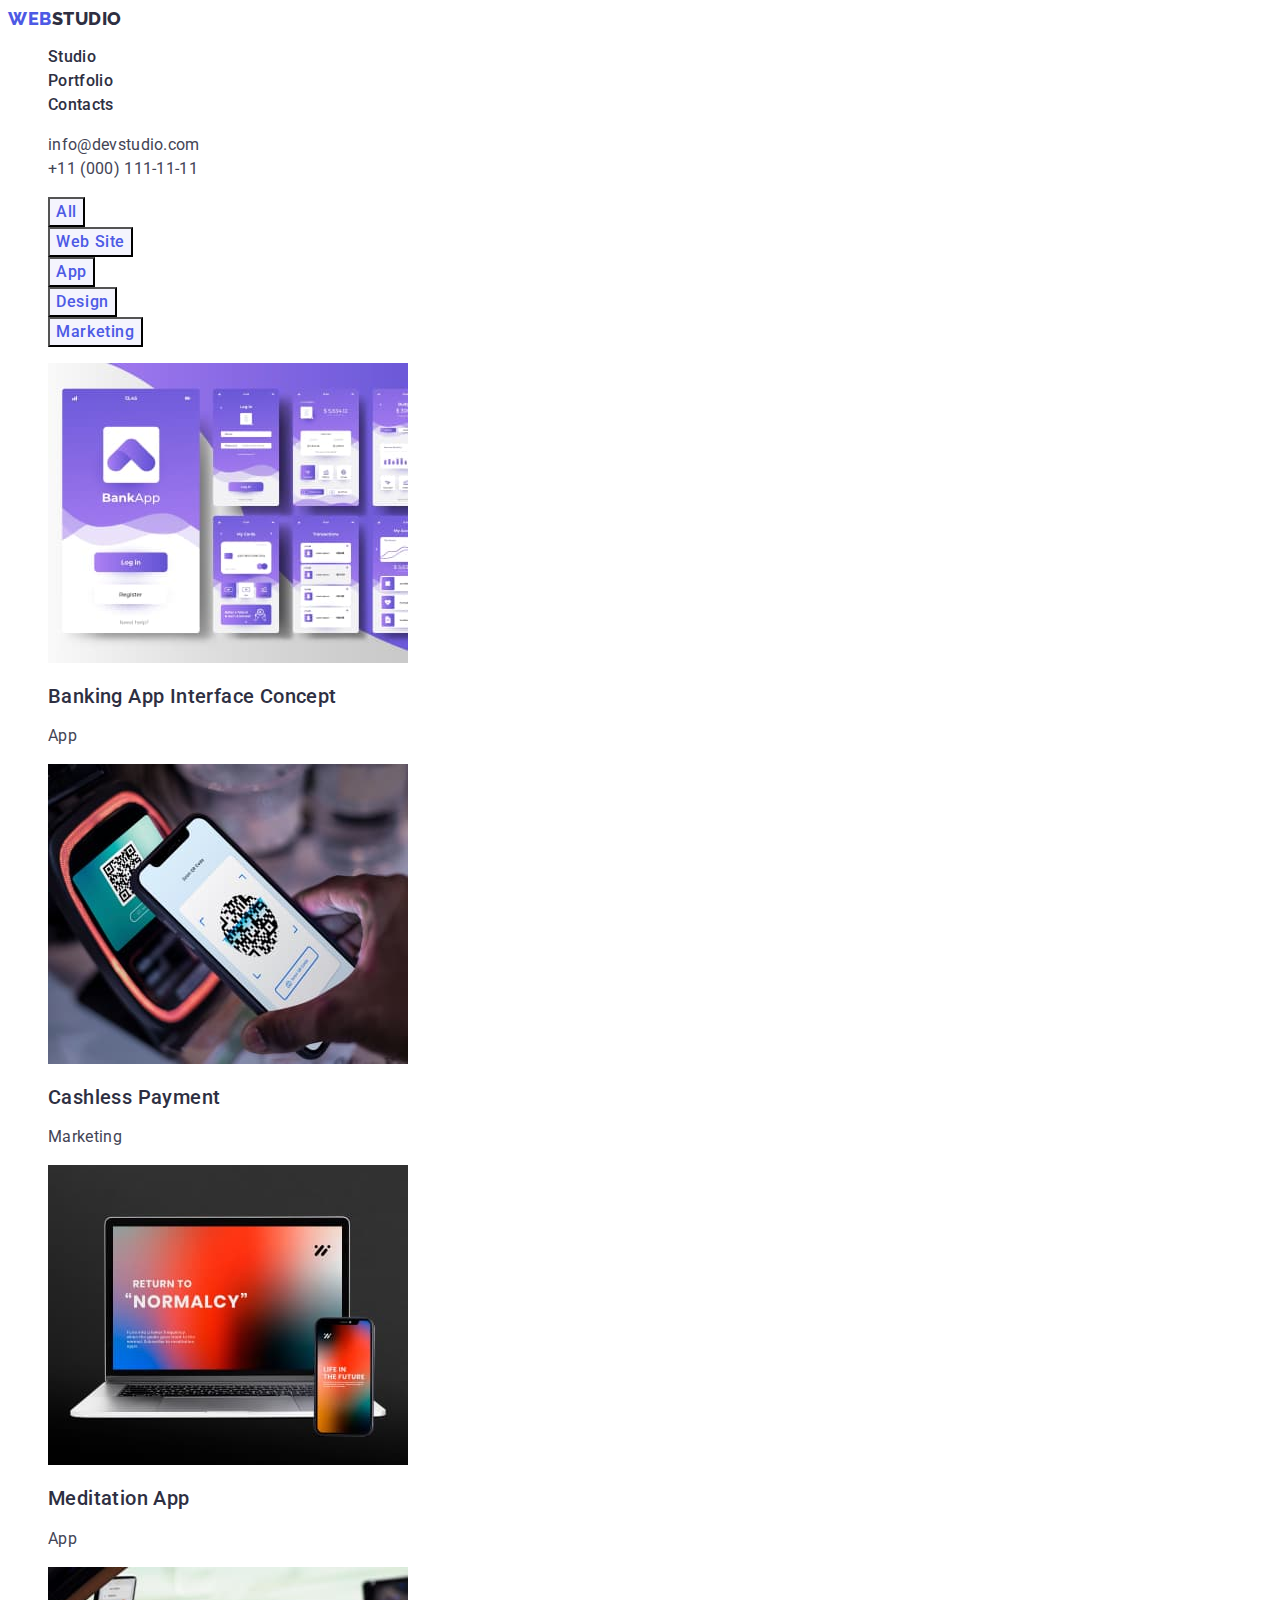
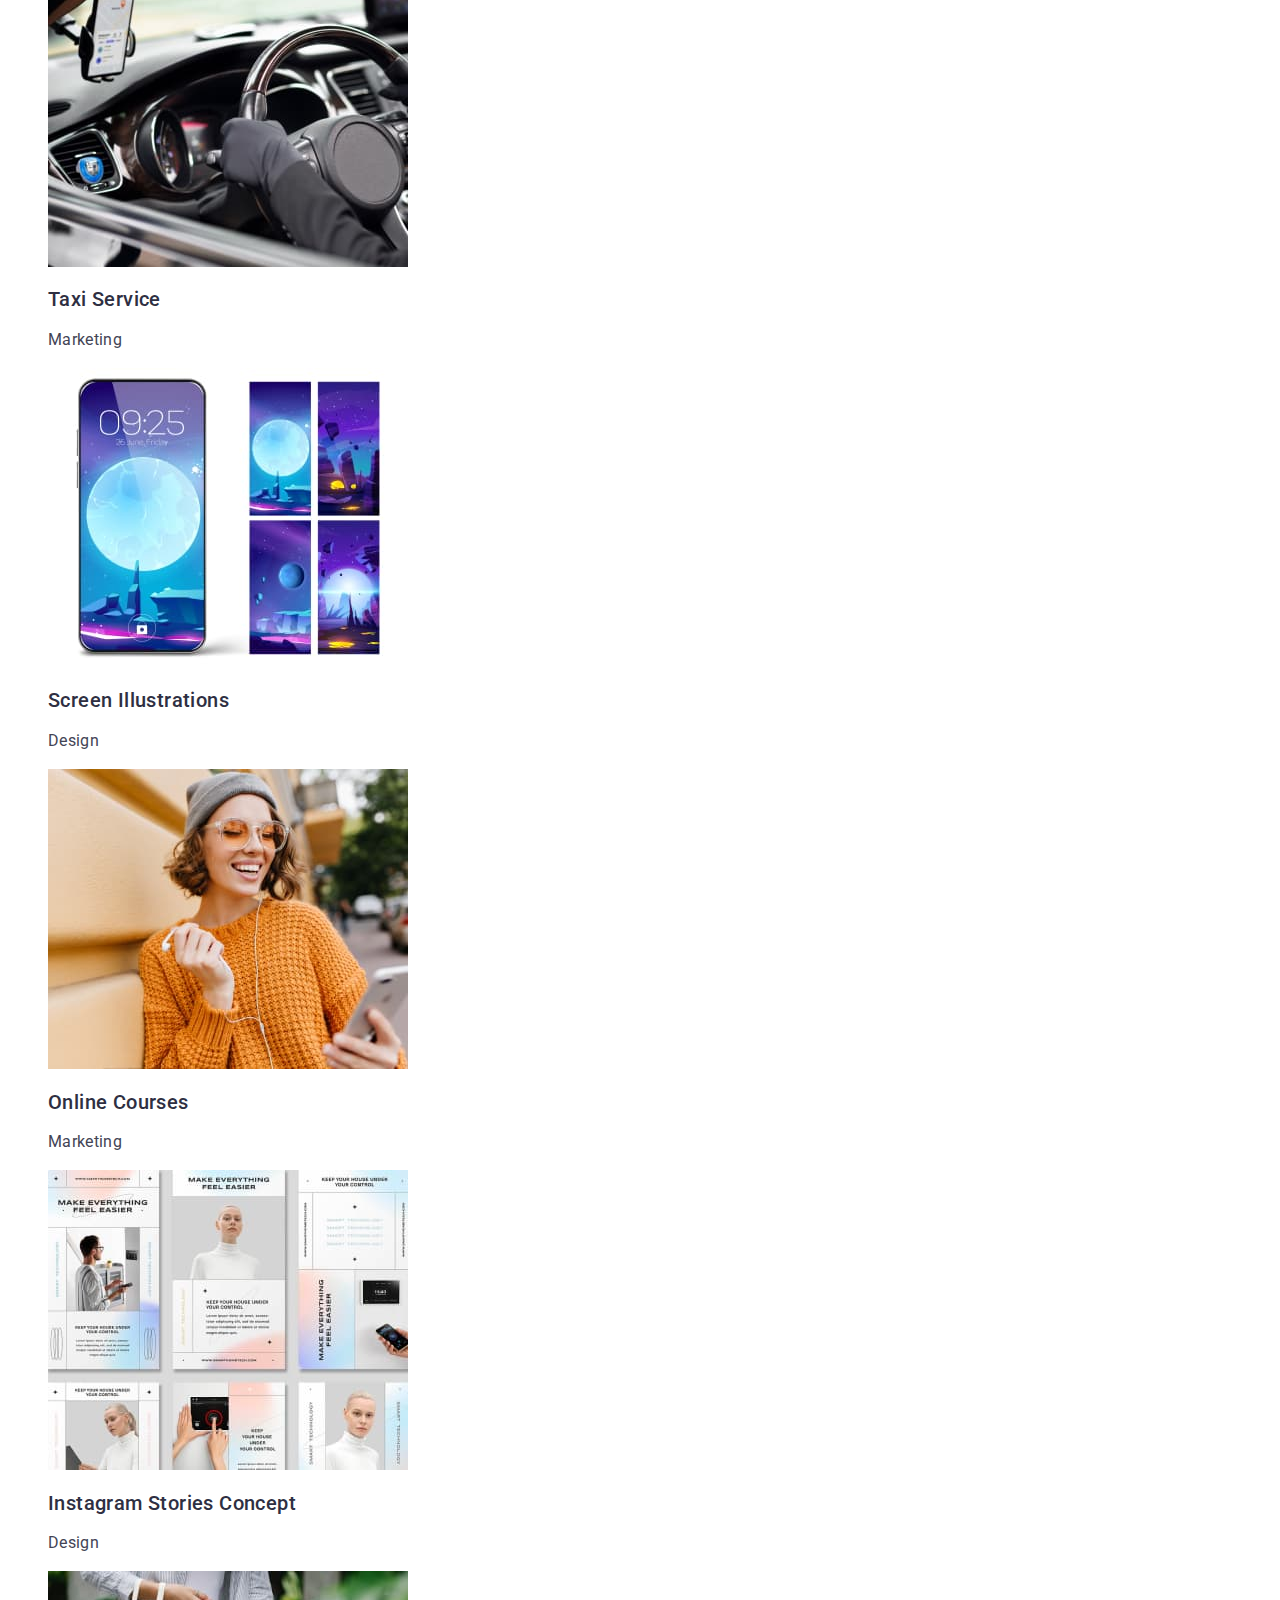
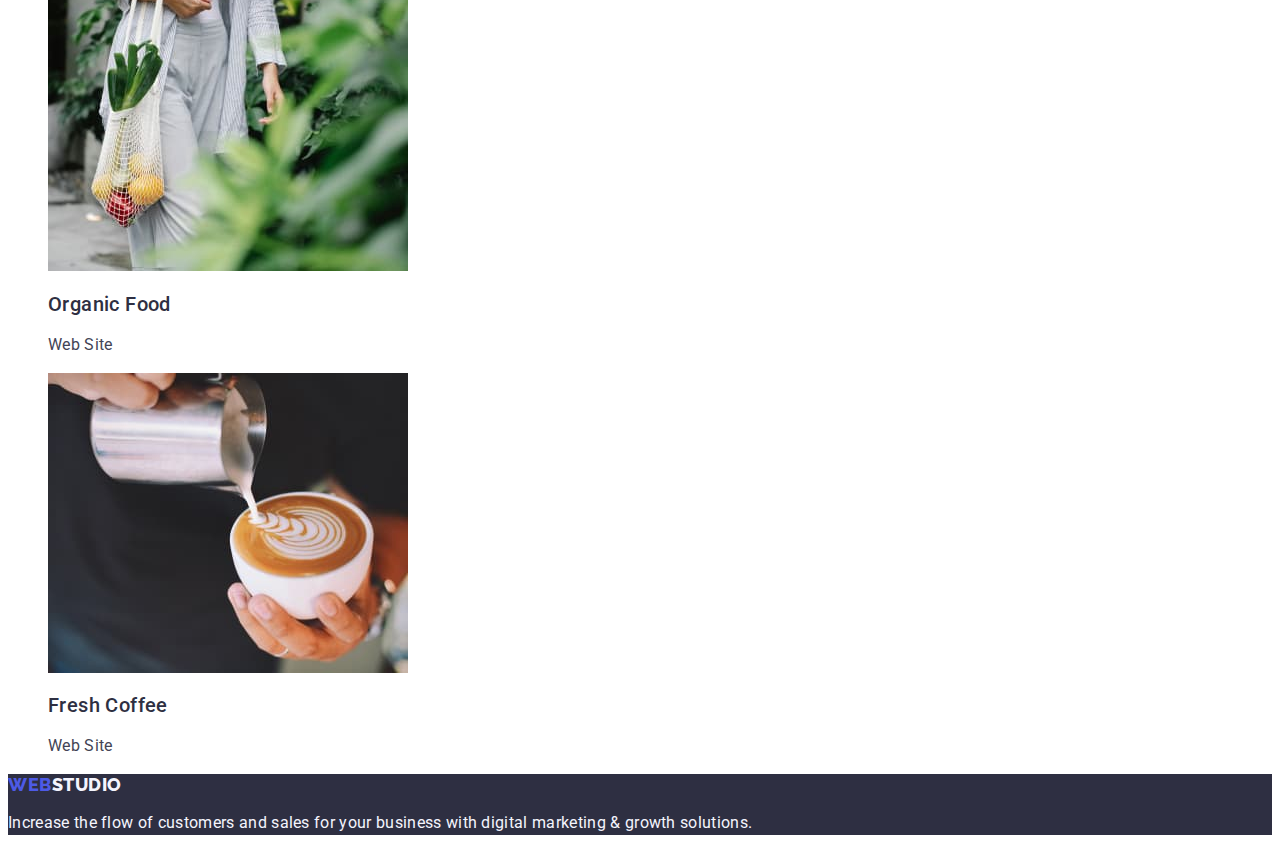
==== portfolio.html @ 3f288031 "Initial commit" ====
<!DOCTYPE html>
<html lang="en">
  <head>
    <meta charset="UTF-8" />
    <meta http-equiv="X-UA-Compatible" content="IE=edge" />
    <meta name="viewport" content="width=device-width, initial-scale=1.0" />
    <title>Web Studio</title>
    <link rel="preconnect" href="https://fonts.googleapis.com" />
    <link rel="preconnect" href="https://fonts.gstatic.com" crossorigin />
    <link
      href="https://fonts.googleapis.com/css2?family=Raleway:wght@800&family=Roboto:wght@400;500;700&display=swap"
      rel="stylesheet"
    />
    <link rel="stylesheet" href="./css/styles.css" />
  </head>
  <body>
    <!-- Header -->
    <header class="page-header">
      <nav class="page-nav">
        <a class="logo link" href="./index.html"
          >Web<span class="logo-studio">Studio</span></a
        >
        <ul class="menu list">
          <li class="menu-item">
            <a class="menu-link link" href="./index.html">Studio</a>
          </li>
          <li class="menu-item">
            <a class="menu-link link" href="./portfolio.html">Portfolio</a>
          </li>
          <li class="menu-item">
            <a class="menu-link link" href="">Contacts</a>
          </li>
        </ul>
      </nav>
      <address class="header-address">
        <ul class="address list">
          <li class="address-item">
            <a class="contact-link link" href="mailto:info@devstudio.com"
              >info@devstudio.com</a
            >
          </li>
          <li class="address-item">
            <a class="contact-link link" href="tel:+110001111111"
              >+11 (000) 111-11-11</a
            >
          </li>
        </ul>
      </address>
    </header>
    <main>
      <!-- Services -->
      <section>
        <h1 hidden>Services</h1>
        <ul class="list">
          <li class="navigation-portfolio">
            <button class="navigation-portfolio-btn" type="button">All</button>
          </li>
          <li class="navigation-portfolio">
            <button class="navigation-portfolio-btn" type="button">
              Web Site
            </button>
          </li>
          <li class="navigation-portfolio">
            <button class="navigation-portfolio-btn" type="button">App</button>
          </li>
          <li class="navigation-portfolio">
            <button class="navigation-portfolio-btn" type="button">
              Design
            </button>
          </li>
          <li class="navigation-portfolio">
            <button class="navigation-portfolio-btn" type="button">
              Marketing
            </button>
          </li>
        </ul>
        <ul class="list">
          <li>
            <a class="link" href="">
              <img
                src="./images/service1.jpg"
                alt="Banking App Interface Concept"
                width="360"
                height="300"
              />
              <h2 class="subtitle">Banking App Interface Concept</h2>
              <p class="paragrapth">App</p>
            </a>
          </li>
          <li>
            <a class="link" href="">
              <img
                src="./images/service2.jpg"
                alt="Cashless Payment"
                width="360"
                height="300"
              />
              <h2 class="subtitle">Cashless Payment</h2>
              <p class="paragrapth">Marketing</p>
            </a>
          </li>
          <li>
            <a class="link" href="">
              <img
                src="./images/service3.jpg"
                alt="Meditation App"
                width="360"
                height="300"
              />
              <h2 class="subtitle">Meditation App</h2>
              <p class="paragrapth">App</p>
            </a>
          </li>
          <li>
            <a class="link" href="">
              <img
                src="./images/service4.jpg"
                alt="Taxi Service"
                width="360"
                height="300"
              />
              <h2 class="subtitle">Taxi Service</h2>
              <p class="paragrapth">Marketing</p>
            </a>
          </li>
          <li>
            <a class="link" href="">
              <img
                src="./images/service5.jpg"
                alt="Screen Illustrations"
                width="360"
                height="300"
              />
              <h2 class="subtitle">Screen Illustrations</h2>
              <p class="paragrapth">Design</p>
            </a>
          </li>
          <li>
            <a class="link" href="">
              <img
                src="./images/service6.jpg"
                alt="Online Courses"
                width="360"
                height="300"
              />
              <h2 class="subtitle">Online Courses</h2>
              <p class="paragrapth">Marketing</p>
            </a>
          </li>
          <li>
            <a class="link" href="">
              <img
                src="./images/service7.jpg"
                alt="Instagram Stories Concept"
                width="360"
                height="300"
              />
              <h2 class="subtitle">Instagram Stories Concept</h2>
              <p class="paragrapth">Design</p>
            </a>
          </li>
          <li>
            <a class="link" href="">
              <img
                src="./images/service8.jpg"
                alt="Organic Food"
                width="360"
                height="300"
              />
              <h2 class="subtitle">Organic Food</h2>
              <p class="paragrapth">Web Site</p>
            </a>
          </li>
          <li>
            <a class="link" href="">
              <img
                src="./images/service9.jpg"
                alt="Fresh Coffee"
                width="360"
                height="300"
              />
              <h2 class="subtitle">Fresh Coffee</h2>
              <p class="paragrapth">Web Site</p>
            </a>
          </li>
        </ul>
      </section>
    </main>
    <!-- Footer -->
    <footer class="footer">
      <a class="logo link" href="./index.html">
        Web<span class="logo-studio-footer">Studio</span></a
      >
      <p class="footer-paragrapth paragrapth">
        Increase the flow of customers and sales for your business with digital
        marketing & growth solutions.
      </p>
    </footer>
  </body>
</html>
---- css/styles.css ----
:root {
  --primary-brand: #4d5ae5;
  --overlays-shadows-headings: #2e2f42;
  --body-text: #434455;
  --header-background: #ffffff;
  --backgrounds: #f4f4fd;
  --ctas: #404bbf;
  --accent-color: #e7e9fc;
}
body {
  font-family: "Roboto", sans-serif;
  color: var(--body-text);
  background: var(--header-background);
}
.list {
  list-style: none;
}
.link {
  text-decoration: none;
}

.subtitle {
  font-weight: 500;
  font-size: 20px;
  line-height: 1.2;
  letter-spacing: 0.02em;
  color: var(--overlays-shadows-headings);
}
.paragrapth {
  font-size: 16px;
  line-height: 1.5;
  letter-spacing: 0.02em;
  color: var(--body-text);
}
.main-title {
  font-size: 36px;
  line-height: 40px;
  letter-spacing: 0.02em;
}
.team-background {
  background: var(--header-background);
}
/* Header */
.logo {
  font-family: "Raleway", sans-serif;
  font-weight: 800;
  font-size: 18px;
  line-height: 1.17;
  letter-spacing: 0.03em;
  text-transform: uppercase;
  color: var(--primary-brand);
}
.logo:hover,
.logo:focus {
  color: var(--ctas);
}
.logo-studio {
  color: var(--overlays-shadows-headings);
}
.logo-studio:hover,
.logo-studio:focus {
  color: var(--ctas);
}

.menu-link {
  font-weight: 500;
  font-size: 16px;
  line-height: 1.5;
  letter-spacing: 0.02em;
  color: var(--overlays-shadows-headings);
}
.menu-link:hover,
.menu-link:focus {
  color: var(--ctas);
}
.header-address {
  font-style: normal;
}
.contact-link {
  font-size: 16px;
  line-height: 1.5;
  letter-spacing: 0.02em;
  color: var(--body-text);
}

.contact-link:hover,
.contact-link:focus {
  color: var(--ctas);
}

/* Hero */
.hero {
  background: var(--overlays-shadows-headings);
}
.hero-title {
  font-size: 56px;
  line-height: 1.07;
  letter-spacing: 0.02em;
  text-align: center;
  color: var(--header-background);
  background: var(--overlays-shadows-headings);
}
.hero-btn {
  font-family: inherit;
  font-weight: 500;
  font-size: 16px;
  line-height: 1.5;
  letter-spacing: 0.04em;
  color: var(--header-background);
  cursor: pointer;
  background: var(--primary-brand);
}
.hero-btn:hover,
.hero-btn:focus {
  background-color: var(--ctas);
  color: var(--header-background);
}
/* What are we doing */
.doing-title {
  line-height: 1.11;
  color: var(--overlays-shadows-headings);
  text-align: center;
  text-transform: capitalize;
}

/* Our Team */
.our-team {
  background: var(--backgrounds);
}

/* Footer */
.footer {
  background: var(--overlays-shadows-headings);
}
.logo-studio-footer {
  color: var(--backgrounds);
}
.logo-studio-footer:hover,
.logo-studio-footer:focus {
  color: var(--ctas);
}
.footer-paragrapth {
  color: var(--backgrounds);
  /* background: var(--overlays-shadows-headings); */
}

/* Portfolio */
.navigation-portfolio-btn {
  font-family: "Roboto", sans-serif;
  font-weight: 500;
  font-size: 16px;
  line-height: 1.5;
  letter-spacing: 0.04em;
  cursor: pointer;
  color: var(--primary-brand);
  background: var(--backgrounds);
}
.navigation-portfolio-btn:hover,
.navigation-portfolio-btn:focus {
  color: var(--header-background);
  background-color: var(--ctas);
}
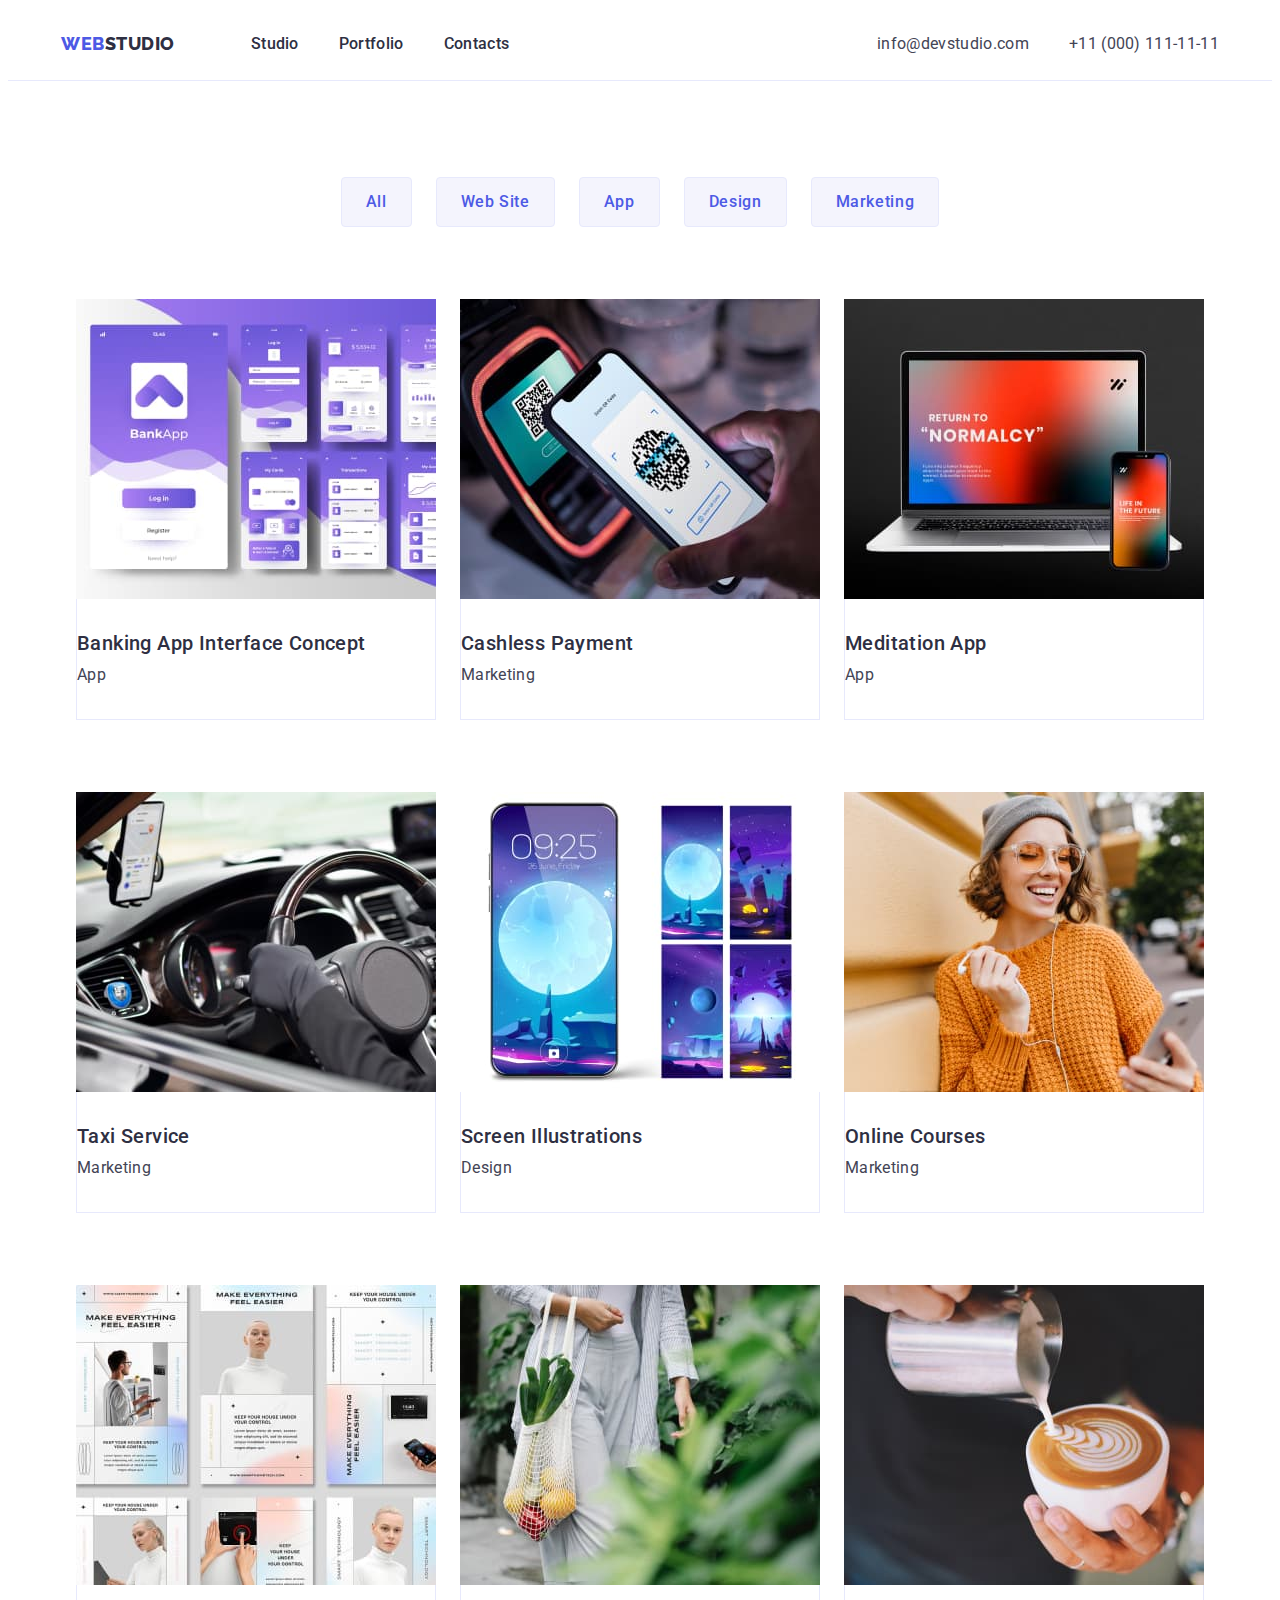
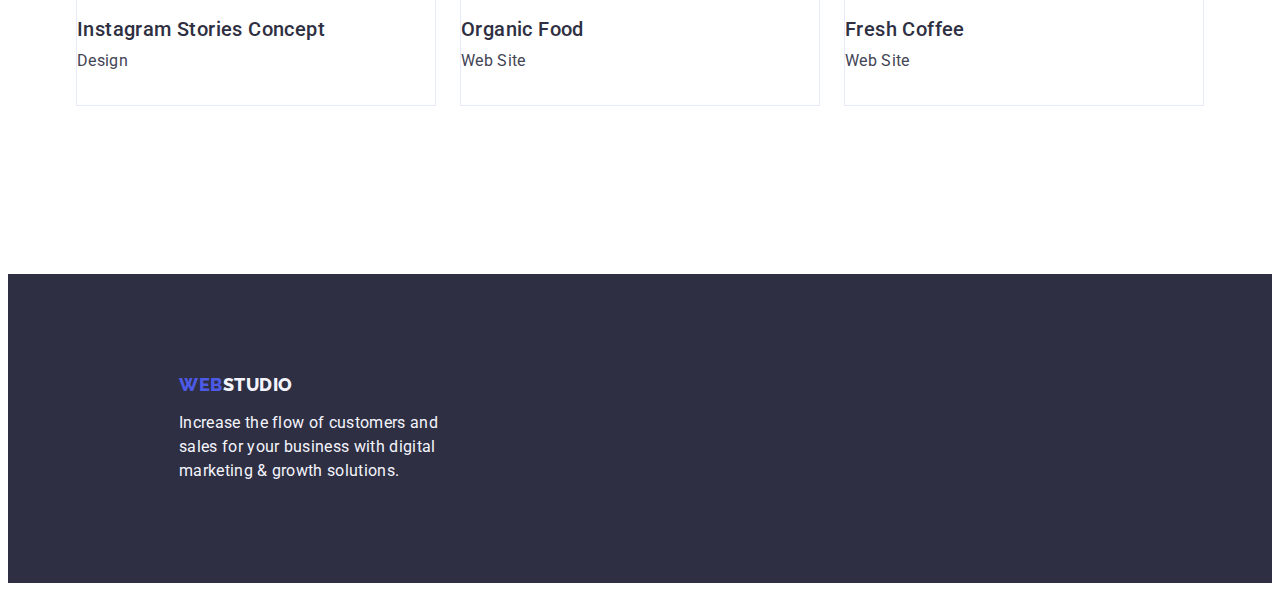
==== commit cdc1af98: "Add flexbox" ====
--- a/portfolio.html
+++ b/portfolio.html
@@ -16,185 +16,226 @@
   <body>
     <!-- Header -->
     <header class="page-header">
-      <nav class="page-nav">
-        <a class="logo link" href="./index.html"
-          >Web<span class="logo-studio">Studio</span></a
-        >
-        <ul class="menu list">
-          <li class="menu-item">
-            <a class="menu-link link" href="./index.html">Studio</a>
-          </li>
-          <li class="menu-item">
-            <a class="menu-link link" href="./portfolio.html">Portfolio</a>
-          </li>
-          <li class="menu-item">
-            <a class="menu-link link" href="">Contacts</a>
-          </li>
-        </ul>
-      </nav>
-      <address class="header-address">
-        <ul class="address list">
-          <li class="address-item">
-            <a class="contact-link link" href="mailto:info@devstudio.com"
-              >info@devstudio.com</a
-            >
-          </li>
-          <li class="address-item">
-            <a class="contact-link link" href="tel:+110001111111"
-              >+11 (000) 111-11-11</a
-            >
-          </li>
-        </ul>
-      </address>
+      <div class="container header-container">
+        <nav class="page-nav">
+          <a class="logo link" href="./index.html"
+            >Web<span class="logo-studio">Studio</span></a
+          >
+          <ul class="menu list">
+            <li class="menu-item">
+              <a class="menu-link link" href="./index.html">Studio</a>
+            </li>
+            <li class="menu-item">
+              <a class="menu-link link" href="./portfolio.html">Portfolio</a>
+            </li>
+            <li class="menu-item">
+              <a class="menu-link link" href="">Contacts</a>
+            </li>
+          </ul>
+        </nav>
+        <address class="header-address">
+          <ul class="address list">
+            <li>
+              <a class="contact-link link" href="mailto:info@devstudio.com"
+                >info@devstudio.com</a
+              >
+            </li>
+            <li>
+              <a class="contact-link link" href="tel:+110001111111"
+                >+11 (000) 111-11-11</a
+              >
+            </li>
+          </ul>
+        </address>
+      </div>
     </header>
     <main>
       <!-- Services -->
       <section>
-        <h1 hidden>Services</h1>
-        <ul class="list">
-          <li class="navigation-portfolio">
-            <button class="navigation-portfolio-btn" type="button">All</button>
-          </li>
-          <li class="navigation-portfolio">
-            <button class="navigation-portfolio-btn" type="button">
-              Web Site
-            </button>
-          </li>
-          <li class="navigation-portfolio">
-            <button class="navigation-portfolio-btn" type="button">App</button>
-          </li>
-          <li class="navigation-portfolio">
-            <button class="navigation-portfolio-btn" type="button">
-              Design
-            </button>
-          </li>
-          <li class="navigation-portfolio">
-            <button class="navigation-portfolio-btn" type="button">
-              Marketing
-            </button>
-          </li>
-        </ul>
-        <ul class="list">
-          <li>
-            <a class="link" href="">
-              <img
-                src="./images/service1.jpg"
-                alt="Banking App Interface Concept"
-                width="360"
-                height="300"
-              />
-              <h2 class="subtitle">Banking App Interface Concept</h2>
-              <p class="paragrapth">App</p>
-            </a>
-          </li>
-          <li>
-            <a class="link" href="">
-              <img
-                src="./images/service2.jpg"
-                alt="Cashless Payment"
-                width="360"
-                height="300"
-              />
-              <h2 class="subtitle">Cashless Payment</h2>
-              <p class="paragrapth">Marketing</p>
-            </a>
-          </li>
-          <li>
-            <a class="link" href="">
-              <img
-                src="./images/service3.jpg"
-                alt="Meditation App"
-                width="360"
-                height="300"
-              />
-              <h2 class="subtitle">Meditation App</h2>
-              <p class="paragrapth">App</p>
-            </a>
-          </li>
-          <li>
-            <a class="link" href="">
-              <img
-                src="./images/service4.jpg"
-                alt="Taxi Service"
-                width="360"
-                height="300"
-              />
-              <h2 class="subtitle">Taxi Service</h2>
-              <p class="paragrapth">Marketing</p>
-            </a>
-          </li>
-          <li>
-            <a class="link" href="">
-              <img
-                src="./images/service5.jpg"
-                alt="Screen Illustrations"
-                width="360"
-                height="300"
-              />
-              <h2 class="subtitle">Screen Illustrations</h2>
-              <p class="paragrapth">Design</p>
-            </a>
-          </li>
-          <li>
-            <a class="link" href="">
-              <img
-                src="./images/service6.jpg"
-                alt="Online Courses"
-                width="360"
-                height="300"
-              />
-              <h2 class="subtitle">Online Courses</h2>
-              <p class="paragrapth">Marketing</p>
-            </a>
-          </li>
-          <li>
-            <a class="link" href="">
-              <img
-                src="./images/service7.jpg"
-                alt="Instagram Stories Concept"
-                width="360"
-                height="300"
-              />
-              <h2 class="subtitle">Instagram Stories Concept</h2>
-              <p class="paragrapth">Design</p>
-            </a>
-          </li>
-          <li>
-            <a class="link" href="">
-              <img
-                src="./images/service8.jpg"
-                alt="Organic Food"
-                width="360"
-                height="300"
-              />
-              <h2 class="subtitle">Organic Food</h2>
-              <p class="paragrapth">Web Site</p>
-            </a>
-          </li>
-          <li>
-            <a class="link" href="">
-              <img
-                src="./images/service9.jpg"
-                alt="Fresh Coffee"
-                width="360"
-                height="300"
-              />
-              <h2 class="subtitle">Fresh Coffee</h2>
-              <p class="paragrapth">Web Site</p>
-            </a>
-          </li>
-        </ul>
+        <div class="container">
+          <h1 hidden>Services</h1>
+          <div class="portfolio-list-bottom">
+            <ul class="portfolio-list list">
+              <li class="navigation-portfolio">
+                <button class="navigation-portfolio-btn" type="button">
+                  All
+                </button>
+              </li>
+              <li class="navigation-portfolio">
+                <button class="navigation-portfolio-btn" type="button">
+                  Web Site
+                </button>
+              </li>
+              <li class="navigation-portfolio">
+                <button class="navigation-portfolio-btn" type="button">
+                  App
+                </button>
+              </li>
+              <li class="navigation-portfolio">
+                <button class="navigation-portfolio-btn" type="button">
+                  Design
+                </button>
+              </li>
+              <li class="navigation-portfolio">
+                <button class="navigation-portfolio-btn" type="button">
+                  Marketing
+                </button>
+              </li>
+            </ul>
+          </div>
+          <div class="portfolio">
+            <ul class="portfolio-menu list">
+              <li class="list-portfolio">
+                <a class="link" href="">
+                  <img
+                    class="card-image"
+                    src="./images/service1.jpg"
+                    alt="Banking App Interface Concept"
+                    width="360"
+                    height="300"
+                  />
+                  <div class="portfolio-card">
+                    <h2 class="portfolio-subtitle subtitle">
+                      Banking App Interface Concept
+                    </h2>
+                    <p class="portfolio-paragrapth paragrapth">App</p>
+                  </div>
+                </a>
+              </li>
+              <li class="list-portfolio">
+                <a class="link" href="">
+                  <img
+                    src="./images/service2.jpg"
+                    alt="Cashless Payment"
+                    width="360"
+                    height="300"
+                  />
+                  <div class="portfolio-card">
+                    <h2 class="portfolio-subtitle subtitle">
+                      Cashless Payment
+                    </h2>
+                    <p class="portfolio-paragrapth paragrapth">Marketing</p>
+                  </div>
+                </a>
+              </li>
+              <li class="list-portfolio">
+                <a class="link" href="">
+                  <img
+                    src="./images/service3.jpg"
+                    alt="Meditation App"
+                    width="360"
+                    height="300"
+                  />
+                  <div class="portfolio-card">
+                    <h2 class="portfolio-subtitle subtitle">Meditation App</h2>
+                    <p class="portfolio-paragrapth paragrapth">App</p>
+                  </div>
+                </a>
+              </li>
+              <li class="list-portfolio">
+                <a class="link" href="">
+                  <img
+                    src="./images/service4.jpg"
+                    alt="Taxi Service"
+                    width="360"
+                    height="300"
+                  />
+                  <div class="portfolio-card">
+                    <h2 class="portfolio-subtitle subtitle">Taxi Service</h2>
+                    <p class="portfolio-paragrapth paragrapth">Marketing</p>
+                  </div>
+                </a>
+              </li>
+              <li class="list-portfolio">
+                <a class="link" href="">
+                  <img
+                    src="./images/service5.jpg"
+                    alt="Screen Illustrations"
+                    width="360"
+                    height="300"
+                  />
+                  <div class="portfolio-card">
+                    <h2 class="portfolio-subtitle subtitle">
+                      Screen Illustrations
+                    </h2>
+                    <p class="portfolio-paragrapth paragrapth">Design</p>
+                  </div>
+                </a>
+              </li>
+              <li class="list-portfolio">
+                <a class="link" href="">
+                  <img
+                    src="./images/service6.jpg"
+                    alt="Online Courses"
+                    width="360"
+                    height="300"
+                  />
+                  <div class="portfolio-card">
+                    <h2 class="portfolio-subtitle subtitle">Online Courses</h2>
+                    <p class="portfolio-paragrapth paragrapth">Marketing</p>
+                  </div>
+                </a>
+              </li>
+              <li class="list-portfolio">
+                <a class="link" href="">
+                  <img
+                    src="./images/service7.jpg"
+                    alt="Instagram Stories Concept"
+                    width="360"
+                    height="300"
+                  />
+                  <div class="portfolio-card">
+                    <h2 class="portfolio-subtitle subtitle">
+                      Instagram Stories Concept
+                    </h2>
+                    <p class="portfolio-paragrapth paragrapth">Design</p>
+                  </div>
+                </a>
+              </li>
+              <li class="list-portfolio">
+                <a class="link" href="">
+                  <img
+                    src="./images/service8.jpg"
+                    alt="Organic Food"
+                    width="360"
+                    height="300"
+                  />
+                  <div class="portfolio-card">
+                    <h2 class="portfolio-subtitle subtitle">Organic Food</h2>
+                    <p class="portfolio-paragrapth paragrapth">Web Site</p>
+                  </div>
+                </a>
+              </li>
+              <li class="list-portfolio">
+                <a class="link" href="">
+                  <img
+                    src="./images/service9.jpg"
+                    alt="Fresh Coffee"
+                    width="360"
+                    height="300"
+                  />
+                  <div class="portfolio-card">
+                    <h2 class="portfolio-subtitle subtitle">Fresh Coffee</h2>
+                    <p class="portfolio-paragrapth paragrapth">Web Site</p>
+                  </div>
+                </a>
+              </li>
+            </ul>
+          </div>
+        </div>
       </section>
     </main>
     <!-- Footer -->
     <footer class="footer">
-      <a class="logo link" href="./index.html">
-        Web<span class="logo-studio-footer">Studio</span></a
-      >
-      <p class="footer-paragrapth paragrapth">
-        Increase the flow of customers and sales for your business with digital
-        marketing & growth solutions.
-      </p>
+      <div class="container">
+        <a class="logo-footer logo link" href="./index.html">
+          Web<span class="logo-studio-footer">Studio</span></a
+        >
+        <p class="footer-paragrapth paragrapth">
+          Increase the flow of customers and sales for your business with
+          digital marketing & growth solutions.
+        </p>
+      </div>
     </footer>
   </body>
 </html>
--- a/css/styles.css
+++ b/css/styles.css
@@ -12,6 +12,30 @@
   color: var(--body-text);
   background: var(--header-background);
 }
+p,
+h1,
+h2,
+h3,
+h4,
+h5,
+h6 {
+  margin: 0;
+}
+ul {
+  margin: 0;
+  padding: 0;
+}
+img {
+  display: block;
+  max-width: 100%;
+}
+.container {
+  width: 1158px;
+  padding-left: 15px;
+  padding-right: 15px;
+  margin: 0 auto;
+  /* outline: 2px solid red; */
+}
 .list {
   list-style: none;
 }
@@ -41,6 +65,17 @@
   background: var(--header-background);
 }
 /* Header */
+.page-header {
+  border-bottom: 1px solid var(--accent-color);
+}
+.header-container {
+  display: flex;
+  align-items: center;
+}
+.page-nav {
+  display: flex;
+  align-items: center;
+}
 .logo {
   font-family: "Raleway", sans-serif;
   font-weight: 800;
@@ -49,7 +84,9 @@
   letter-spacing: 0.03em;
   text-transform: uppercase;
   color: var(--primary-brand);
-}
+  margin-right: 76px;
+}
+
 .logo:hover,
 .logo:focus {
   color: var(--ctas);
@@ -61,6 +98,12 @@
 .logo-studio:focus {
   color: var(--ctas);
 }
+.menu {
+  display: flex;
+  gap: 40px;
+  padding-top: 24px;
+  padding-bottom: 24px;
+}
 
 .menu-link {
   font-weight: 500;
@@ -75,6 +118,12 @@
 }
 .header-address {
   font-style: normal;
+  margin-left: auto;
+  display: flex;
+}
+.address {
+  display: flex;
+  gap: 40px;
 }
 .contact-link {
   font-size: 16px;
@@ -91,6 +140,7 @@
 /* Hero */
 .hero {
   background: var(--overlays-shadows-headings);
+  padding: 188px 0;
 }
 .hero-title {
   font-size: 56px;
@@ -99,8 +149,15 @@
   text-align: center;
   color: var(--header-background);
   background: var(--overlays-shadows-headings);
+  width: 496px;
+  margin: 0 auto;
+  margin-bottom: 48px;
 }
 .hero-btn {
+  display: block;
+  margin: 0 auto;
+  min-width: 169px;
+  height: 56px;
   font-family: inherit;
   font-weight: 500;
   font-size: 16px;
@@ -109,28 +166,70 @@
   color: var(--header-background);
   cursor: pointer;
   background: var(--primary-brand);
+  border-radius: 4px;
+  box-shadow: 0px 4px 4px rgba(0, 0, 0, 0.15);
 }
 .hero-btn:hover,
 .hero-btn:focus {
   background-color: var(--ctas);
   color: var(--header-background);
 }
+/* Activities */
+.activities {
+  /* padding: 120px 0; */
+  padding-top: 120px;
+}
+.activities-list {
+  display: flex;
+  gap: 24px;
+}
+.activities-subtitle {
+  margin-bottom: 8px;
+}
+
 /* What are we doing */
+.doing {
+  padding: 120px 0;
+}
 .doing-title {
   line-height: 1.11;
   color: var(--overlays-shadows-headings);
   text-align: center;
   text-transform: capitalize;
-}
-
+  margin-bottom: 72px;
+}
+.doing-list {
+  display: flex;
+  gap: 24px;
+}
 /* Our Team */
 .our-team {
   background: var(--backgrounds);
+  padding-top: 120px;
+  padding-bottom: 120px;
+}
+.team-list {
+  display: flex;
+  gap: 24px;
+  text-align: center;
+}
+.list-team {
+  box-shadow: 0px 1px 6px rgba(46, 47, 66, 0.08),
+    0px 1px 1px rgba(46, 47, 66, 0.16), 0px 2px 1px rgba(46, 47, 66, 0.08);
+  border-radius: 0px 0px 4px 4px;
+}
+.team-subtitle {
+  margin-top: 32px;
+  margin-bottom: 8px;
+}
+.team-paragrapth {
+  margin-bottom: 32px;
 }
 
 /* Footer */
 .footer {
   background: var(--overlays-shadows-headings);
+  padding: 100px 156px;
 }
 .logo-studio-footer {
   color: var(--backgrounds);
@@ -139,12 +238,26 @@
 .logo-studio-footer:focus {
   color: var(--ctas);
 }
+.logo-footer {
+  margin-bottom: 16px;
+  display: block;
+}
 .footer-paragrapth {
   color: var(--backgrounds);
-  /* background: var(--overlays-shadows-headings); */
+  background: var(--overlays-shadows-headings);
+  width: 264px;
 }
 
 /* Portfolio */
+.portfolio-list-bottom {
+  padding-top: 96px;
+  padding-bottom: 72px;
+}
+.portfolio-list {
+  display: flex;
+  gap: 24px;
+  justify-content: center;
+}
 .navigation-portfolio-btn {
   font-family: "Roboto", sans-serif;
   font-weight: 500;
@@ -154,9 +267,47 @@
   cursor: pointer;
   color: var(--primary-brand);
   background: var(--backgrounds);
+  border: 1px solid var(--accent-color);
+  border-radius: 4px;
+  padding: 12px 24px;
 }
 .navigation-portfolio-btn:hover,
 .navigation-portfolio-btn:focus {
   color: var(--header-background);
   background-color: var(--ctas);
 }
+
+.portfolio-subtitle {
+  margin: 0;
+}
+.portfolio-paragrapth {
+  margin-bottom: 32px;
+  margin-top: 8px;
+}
+.portfolio {
+  padding-bottom: 120px;
+  margin-left: auto;
+  margin-right: auto;
+  width: 1128px;
+}
+
+.portfolio-menu {
+  display: flex;
+  gap: 24px;
+  flex-wrap: wrap;
+}
+.list-portfolio {
+  flex-basis: calc((100%- 48) / 3);
+}
+.card-image {
+  display: block;
+}
+.portfolio-card {
+  border: 1px solid #e7e9fc;
+  border-top: none;
+  padding-top: 32px;
+  margin-bottom: 48px;
+}
+img {
+  display: block;
+}
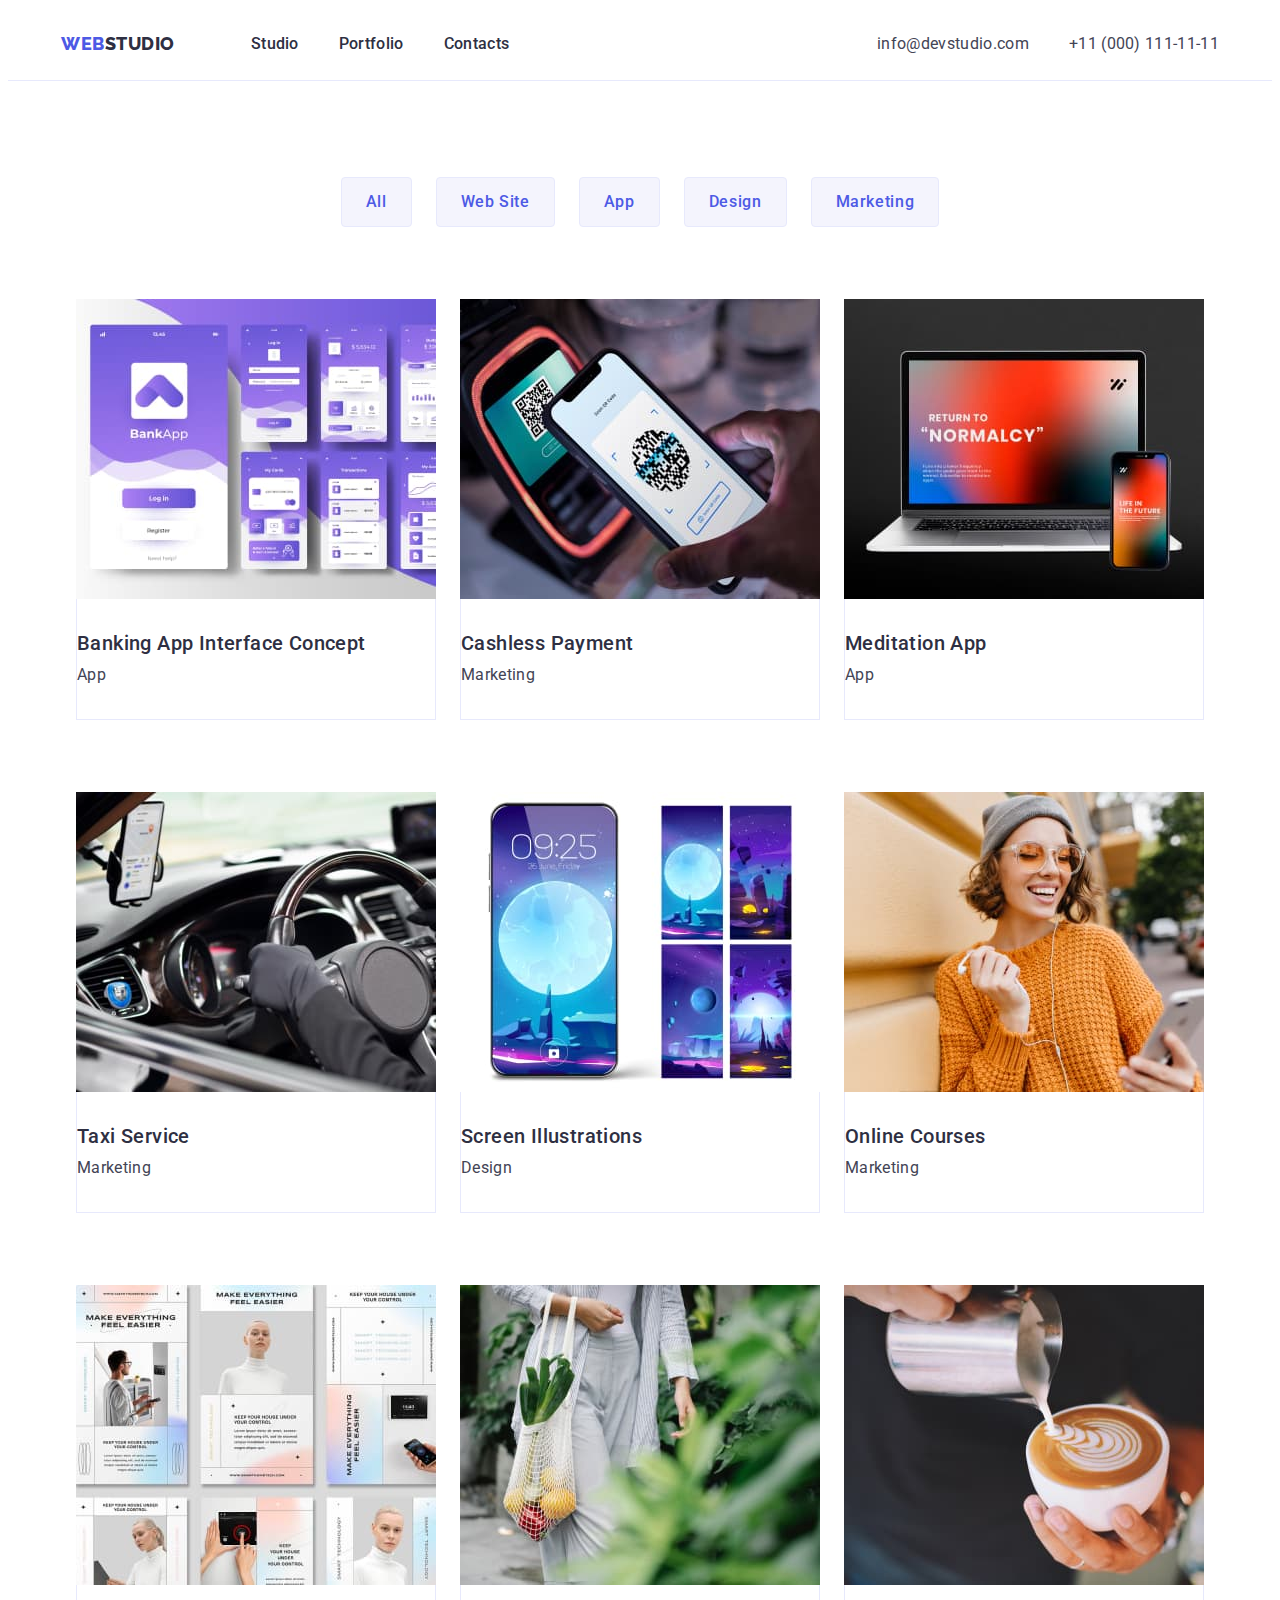
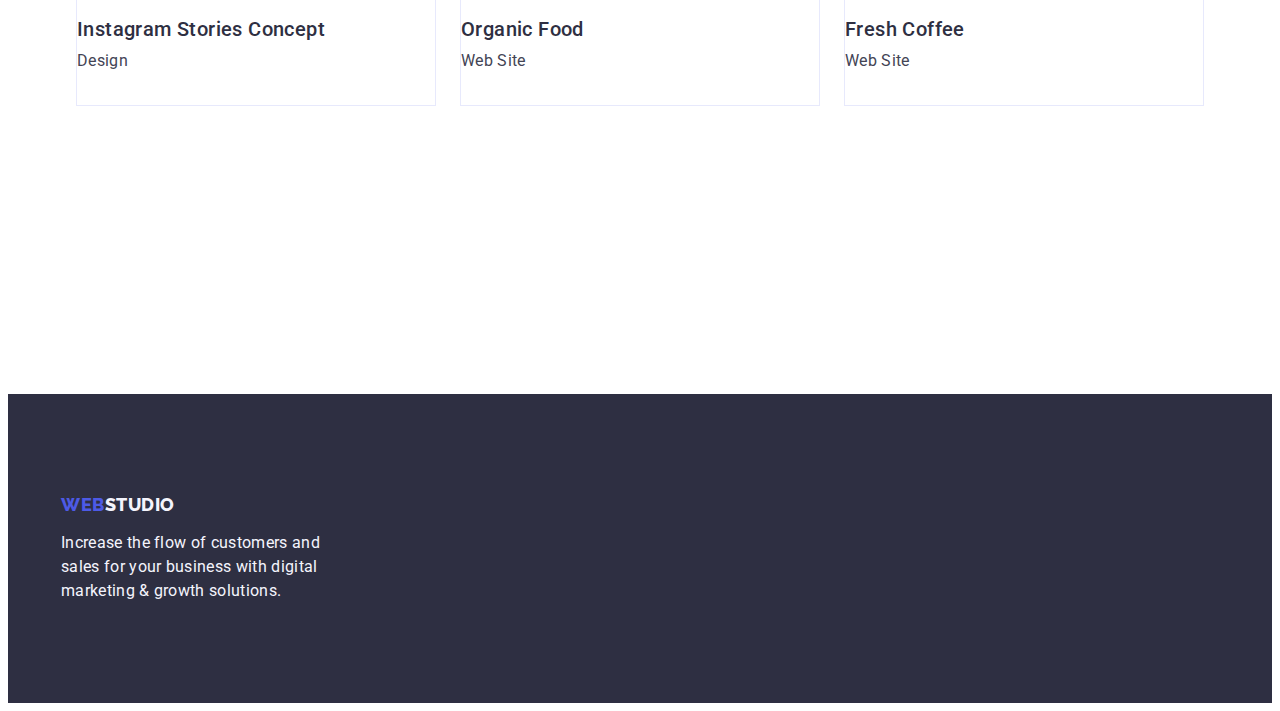
==== commit 84752489: "correct portfolio" ====
--- a/portfolio.html
+++ b/portfolio.html
@@ -10,6 +10,13 @@
     <link
       href="https://fonts.googleapis.com/css2?family=Raleway:wght@800&family=Roboto:wght@400;500;700&display=swap"
       rel="stylesheet"
+    />
+    <link
+      rel="stylesheet"
+      href="https://cdnjs.cloudflare.com/ajax/libs/modern-normalize/2.0.0/modern-normalize.min.css"
+      integrity="sha512-4xo8blKMVCiXpTaLzQSLSw3KFOVPWhm/TRtuPVc4WG6kUgjH6J03IBuG7JZPkcWMxJ5huwaBpOpnwYElP/m6wg=="
+      crossorigin="anonymous"
+      referrerpolicy="no-referrer"
     />
     <link rel="stylesheet" href="./css/styles.css" />
   </head>
@@ -51,7 +58,7 @@
     </header>
     <main>
       <!-- Services -->
-      <section>
+      <section class="content">
         <div class="container">
           <h1 hidden>Services</h1>
           <div class="portfolio-list-bottom">
--- a/css/styles.css
+++ b/css/styles.css
@@ -18,21 +18,20 @@
 h3,
 h4,
 h5,
-h6 {
-  margin: 0;
-}
+h6,
 ul {
   margin: 0;
   padding: 0;
 }
+
 img {
   display: block;
   max-width: 100%;
 }
 .container {
   width: 1158px;
-  padding-left: 15px;
-  padding-right: 15px;
+  padding: 0 15px;
+
   margin: 0 auto;
   /* outline: 2px solid red; */
 }
@@ -67,6 +66,8 @@
 /* Header */
 .page-header {
   border-bottom: 1px solid var(--accent-color);
+  padding-top: 24px;
+  padding-bottom: 24px;
 }
 .header-container {
   display: flex;
@@ -101,17 +102,21 @@
 .menu {
   display: flex;
   gap: 40px;
+}
+
+.menu-link {
+  font-weight: 500;
+  font-size: 16px;
+  line-height: 1.5;
+  letter-spacing: 0.02em;
+  color: var(--overlays-shadows-headings);
+}
+/* .menu-link {
+  display: block;
   padding-top: 24px;
   padding-bottom: 24px;
-}
-
-.menu-link {
-  font-weight: 500;
-  font-size: 16px;
-  line-height: 1.5;
-  letter-spacing: 0.02em;
-  color: var(--overlays-shadows-headings);
-}
+} */
+
 .menu-link:hover,
 .menu-link:focus {
   color: var(--ctas);
@@ -149,7 +154,7 @@
   text-align: center;
   color: var(--header-background);
   background: var(--overlays-shadows-headings);
-  width: 496px;
+  max-width: 496px;
   margin: 0 auto;
   margin-bottom: 48px;
 }
@@ -168,6 +173,7 @@
   background: var(--primary-brand);
   border-radius: 4px;
   box-shadow: 0px 4px 4px rgba(0, 0, 0, 0.15);
+  border: none;
 }
 .hero-btn:hover,
 .hero-btn:focus {
@@ -176,12 +182,15 @@
 }
 /* Activities */
 .activities {
-  /* padding: 120px 0; */
   padding-top: 120px;
+  padding-bottom: 120px;
 }
 .activities-list {
   display: flex;
   gap: 24px;
+}
+.active-list {
+  flex-basis: calc((100% - 3 * 24px) / 4);
 }
 .activities-subtitle {
   margin-bottom: 8px;
@@ -189,7 +198,7 @@
 
 /* What are we doing */
 .doing {
-  padding: 120px 0;
+  padding-bottom: 120px;
 }
 .doing-title {
   line-height: 1.11;
@@ -203,6 +212,7 @@
   gap: 24px;
 }
 /* Our Team */
+
 .our-team {
   background: var(--backgrounds);
   padding-top: 120px;
@@ -218,18 +228,25 @@
     0px 1px 1px rgba(46, 47, 66, 0.16), 0px 2px 1px rgba(46, 47, 66, 0.08);
   border-radius: 0px 0px 4px 4px;
 }
+.row {
+  padding-top: 32px;
+  padding-bottom: 32px;
+  padding-left: 16px;
+  padding-right: 16px;
+}
 .team-subtitle {
-  margin-top: 32px;
   margin-bottom: 8px;
+  text-align: center;
 }
 .team-paragrapth {
-  margin-bottom: 32px;
+  text-align: center;
 }
 
 /* Footer */
 .footer {
   background: var(--overlays-shadows-headings);
-  padding: 100px 156px;
+  padding-top: 100px;
+  padding-bottom: 100px;
 }
 .logo-studio-footer {
   color: var(--backgrounds);
@@ -240,7 +257,7 @@
 }
 .logo-footer {
   margin-bottom: 16px;
-  display: block;
+  display: inline-block;
 }
 .footer-paragrapth {
   color: var(--backgrounds);
@@ -249,8 +266,11 @@
 }
 
 /* Portfolio */
+.content {
+  padding-top: 96px;
+  padding-bottom: 120px;
+}
 .portfolio-list-bottom {
-  padding-top: 96px;
   padding-bottom: 72px;
 }
 .portfolio-list {
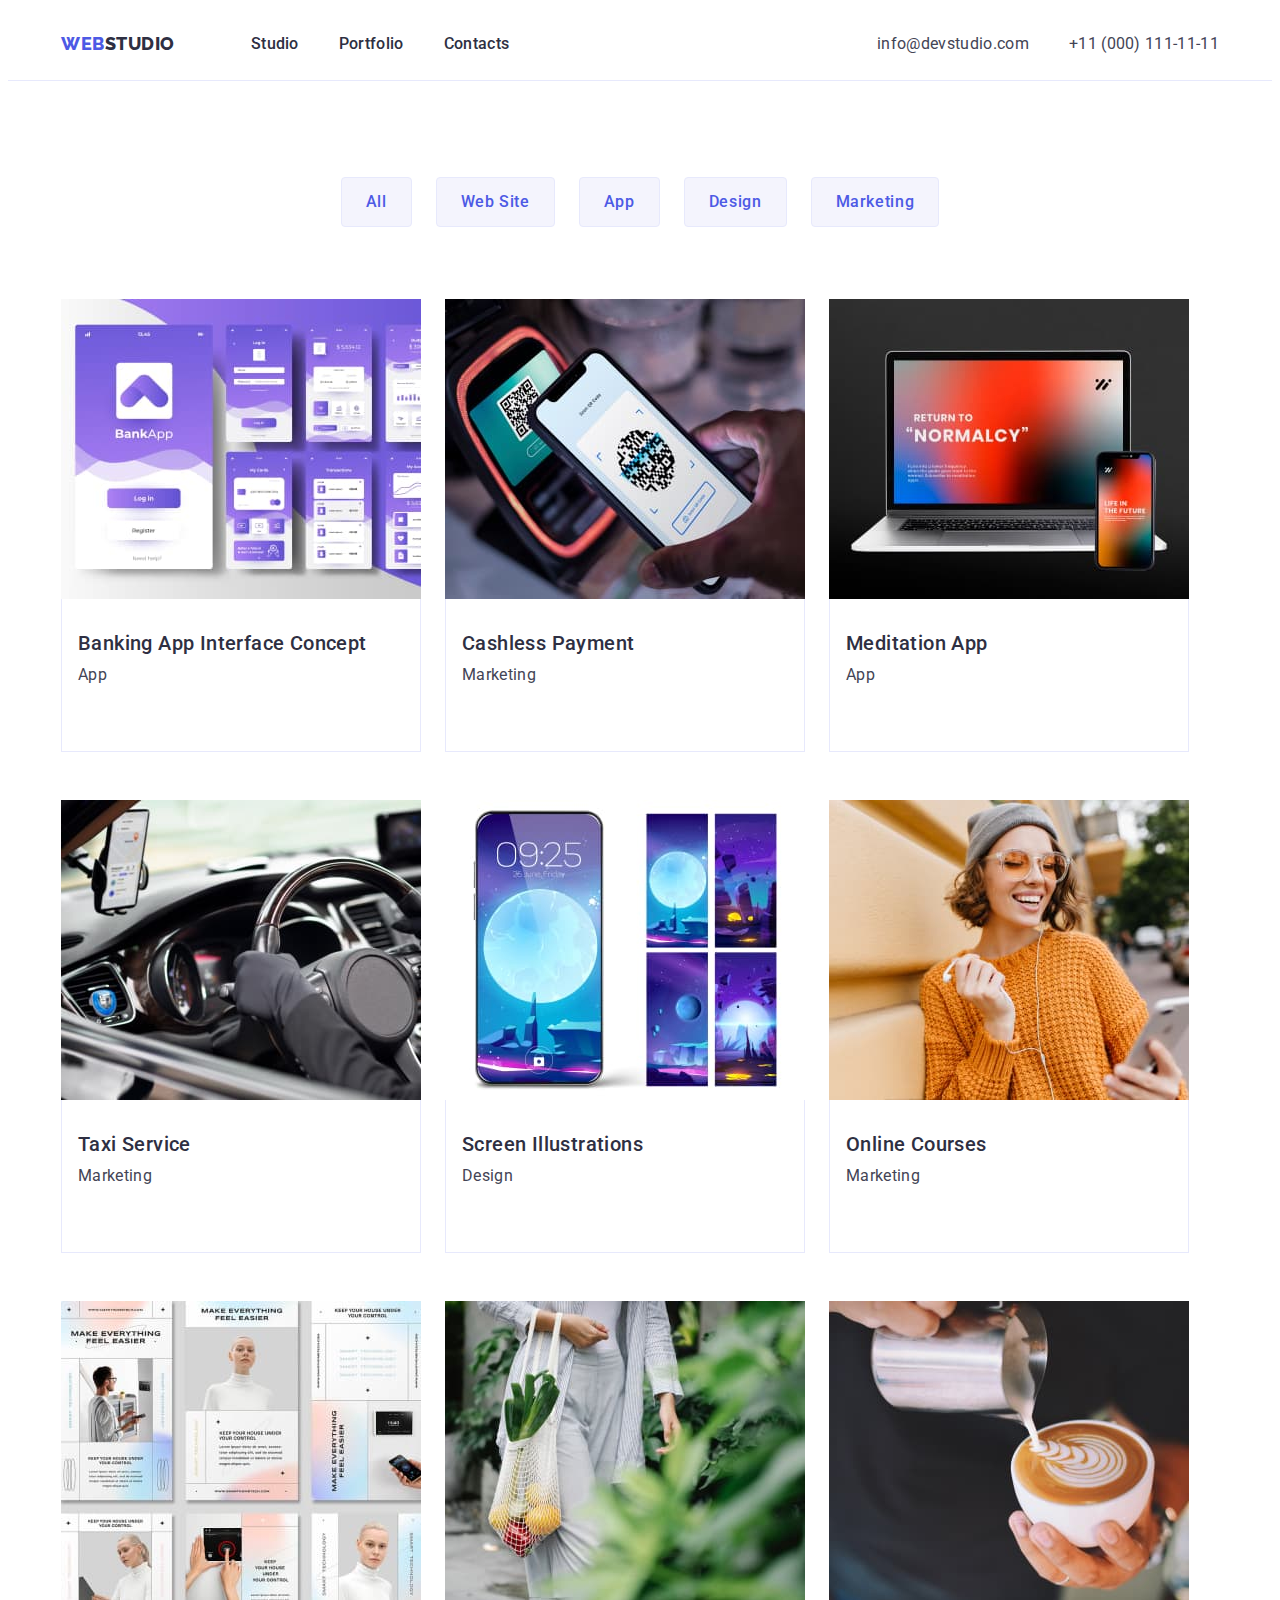
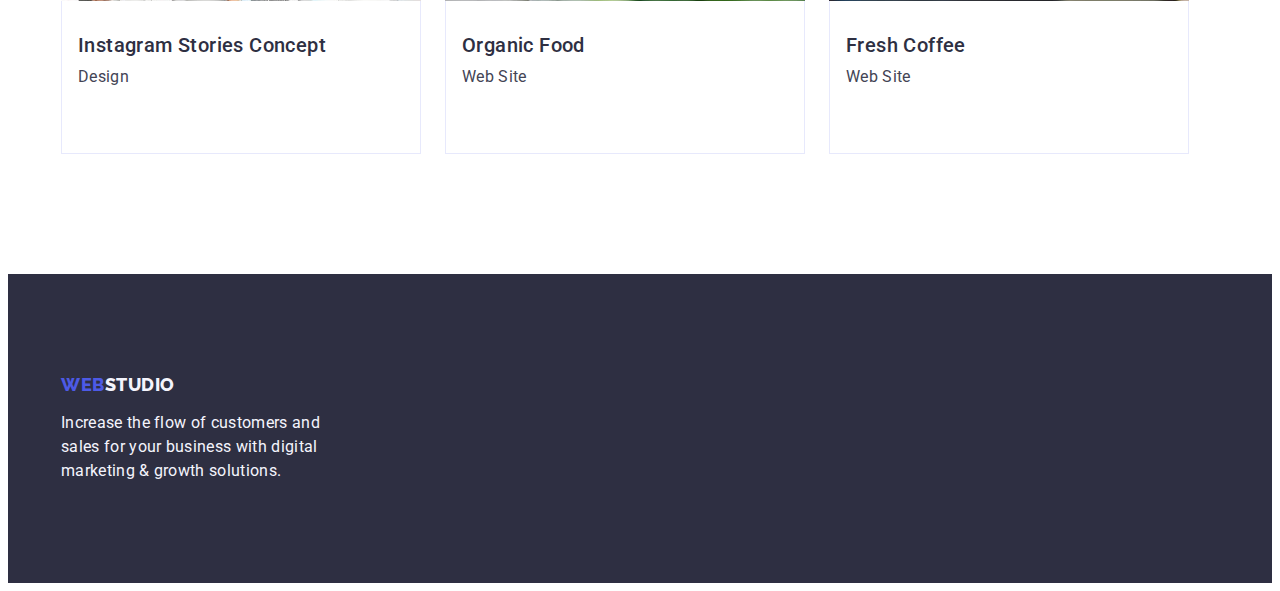
==== commit d0ce047f: "correct" ====
--- a/portfolio.html
+++ b/portfolio.html
@@ -61,174 +61,170 @@
       <section class="content">
         <div class="container">
           <h1 hidden>Services</h1>
-          <div class="portfolio-list-bottom">
-            <ul class="portfolio-list list">
-              <li class="navigation-portfolio">
-                <button class="navigation-portfolio-btn" type="button">
-                  All
-                </button>
-              </li>
-              <li class="navigation-portfolio">
-                <button class="navigation-portfolio-btn" type="button">
-                  Web Site
-                </button>
-              </li>
-              <li class="navigation-portfolio">
-                <button class="navigation-portfolio-btn" type="button">
-                  App
-                </button>
-              </li>
-              <li class="navigation-portfolio">
-                <button class="navigation-portfolio-btn" type="button">
-                  Design
-                </button>
-              </li>
-              <li class="navigation-portfolio">
-                <button class="navigation-portfolio-btn" type="button">
-                  Marketing
-                </button>
-              </li>
-            </ul>
-          </div>
-          <div class="portfolio">
-            <ul class="portfolio-menu list">
-              <li class="list-portfolio">
-                <a class="link" href="">
-                  <img
-                    class="card-image"
-                    src="./images/service1.jpg"
-                    alt="Banking App Interface Concept"
-                    width="360"
-                    height="300"
-                  />
-                  <div class="portfolio-card">
-                    <h2 class="portfolio-subtitle subtitle">
-                      Banking App Interface Concept
-                    </h2>
-                    <p class="portfolio-paragrapth paragrapth">App</p>
-                  </div>
-                </a>
-              </li>
-              <li class="list-portfolio">
-                <a class="link" href="">
-                  <img
-                    src="./images/service2.jpg"
-                    alt="Cashless Payment"
-                    width="360"
-                    height="300"
-                  />
-                  <div class="portfolio-card">
-                    <h2 class="portfolio-subtitle subtitle">
-                      Cashless Payment
-                    </h2>
-                    <p class="portfolio-paragrapth paragrapth">Marketing</p>
-                  </div>
-                </a>
-              </li>
-              <li class="list-portfolio">
-                <a class="link" href="">
-                  <img
-                    src="./images/service3.jpg"
-                    alt="Meditation App"
-                    width="360"
-                    height="300"
-                  />
-                  <div class="portfolio-card">
-                    <h2 class="portfolio-subtitle subtitle">Meditation App</h2>
-                    <p class="portfolio-paragrapth paragrapth">App</p>
-                  </div>
-                </a>
-              </li>
-              <li class="list-portfolio">
-                <a class="link" href="">
-                  <img
-                    src="./images/service4.jpg"
-                    alt="Taxi Service"
-                    width="360"
-                    height="300"
-                  />
-                  <div class="portfolio-card">
-                    <h2 class="portfolio-subtitle subtitle">Taxi Service</h2>
-                    <p class="portfolio-paragrapth paragrapth">Marketing</p>
-                  </div>
-                </a>
-              </li>
-              <li class="list-portfolio">
-                <a class="link" href="">
-                  <img
-                    src="./images/service5.jpg"
-                    alt="Screen Illustrations"
-                    width="360"
-                    height="300"
-                  />
-                  <div class="portfolio-card">
-                    <h2 class="portfolio-subtitle subtitle">
-                      Screen Illustrations
-                    </h2>
-                    <p class="portfolio-paragrapth paragrapth">Design</p>
-                  </div>
-                </a>
-              </li>
-              <li class="list-portfolio">
-                <a class="link" href="">
-                  <img
-                    src="./images/service6.jpg"
-                    alt="Online Courses"
-                    width="360"
-                    height="300"
-                  />
-                  <div class="portfolio-card">
-                    <h2 class="portfolio-subtitle subtitle">Online Courses</h2>
-                    <p class="portfolio-paragrapth paragrapth">Marketing</p>
-                  </div>
-                </a>
-              </li>
-              <li class="list-portfolio">
-                <a class="link" href="">
-                  <img
-                    src="./images/service7.jpg"
-                    alt="Instagram Stories Concept"
-                    width="360"
-                    height="300"
-                  />
-                  <div class="portfolio-card">
-                    <h2 class="portfolio-subtitle subtitle">
-                      Instagram Stories Concept
-                    </h2>
-                    <p class="portfolio-paragrapth paragrapth">Design</p>
-                  </div>
-                </a>
-              </li>
-              <li class="list-portfolio">
-                <a class="link" href="">
-                  <img
-                    src="./images/service8.jpg"
-                    alt="Organic Food"
-                    width="360"
-                    height="300"
-                  />
-                  <div class="portfolio-card">
-                    <h2 class="portfolio-subtitle subtitle">Organic Food</h2>
-                    <p class="portfolio-paragrapth paragrapth">Web Site</p>
-                  </div>
-                </a>
-              </li>
-              <li class="list-portfolio">
-                <a class="link" href="">
-                  <img
-                    src="./images/service9.jpg"
-                    alt="Fresh Coffee"
-                    width="360"
-                    height="300"
-                  />
-                  <div class="portfolio-card">
-                    <h2 class="portfolio-subtitle subtitle">Fresh Coffee</h2>
-                    <p class="portfolio-paragrapth paragrapth">Web Site</p>
-                  </div>
-                </a>
-              </li>
-            </ul>
-          </div>
+
+          <ul class="portfolio-list list">
+            <li class="navigation-portfolio">
+              <button class="navigation-portfolio-btn" type="button">
+                All
+              </button>
+            </li>
+            <li class="navigation-portfolio">
+              <button class="navigation-portfolio-btn" type="button">
+                Web Site
+              </button>
+            </li>
+            <li class="navigation-portfolio">
+              <button class="navigation-portfolio-btn" type="button">
+                App
+              </button>
+            </li>
+            <li class="navigation-portfolio">
+              <button class="navigation-portfolio-btn" type="button">
+                Design
+              </button>
+            </li>
+            <li class="navigation-portfolio">
+              <button class="navigation-portfolio-btn" type="button">
+                Marketing
+              </button>
+            </li>
+          </ul>
+
+          <ul class="portfolio-menu list">
+            <li class="list-portfolio">
+              <a class="link" href="">
+                <img
+                  class="card-image"
+                  src="./images/service1.jpg"
+                  alt="Banking App Interface Concept"
+                  width="360"
+                  height="300"
+                />
+                <div class="portfolio-card">
+                  <h2 class="portfolio-subtitle subtitle">
+                    Banking App Interface Concept
+                  </h2>
+                  <p class="portfolio-paragrapth paragrapth">App</p>
+                </div>
+              </a>
+            </li>
+            <li class="list-portfolio">
+              <a class="link" href="">
+                <img
+                  src="./images/service2.jpg"
+                  alt="Cashless Payment"
+                  width="360"
+                  height="300"
+                />
+                <div class="portfolio-card">
+                  <h2 class="portfolio-subtitle subtitle">Cashless Payment</h2>
+                  <p class="portfolio-paragrapth paragrapth">Marketing</p>
+                </div>
+              </a>
+            </li>
+            <li class="list-portfolio">
+              <a class="link" href="">
+                <img
+                  src="./images/service3.jpg"
+                  alt="Meditation App"
+                  width="360"
+                  height="300"
+                />
+                <div class="portfolio-card">
+                  <h2 class="portfolio-subtitle subtitle">Meditation App</h2>
+                  <p class="portfolio-paragrapth paragrapth">App</p>
+                </div>
+              </a>
+            </li>
+            <li class="list-portfolio">
+              <a class="link" href="">
+                <img
+                  src="./images/service4.jpg"
+                  alt="Taxi Service"
+                  width="360"
+                  height="300"
+                />
+                <div class="portfolio-card">
+                  <h2 class="portfolio-subtitle subtitle">Taxi Service</h2>
+                  <p class="portfolio-paragrapth paragrapth">Marketing</p>
+                </div>
+              </a>
+            </li>
+            <li class="list-portfolio">
+              <a class="link" href="">
+                <img
+                  src="./images/service5.jpg"
+                  alt="Screen Illustrations"
+                  width="360"
+                  height="300"
+                />
+                <div class="portfolio-card">
+                  <h2 class="portfolio-subtitle subtitle">
+                    Screen Illustrations
+                  </h2>
+                  <p class="portfolio-paragrapth paragrapth">Design</p>
+                </div>
+              </a>
+            </li>
+            <li class="list-portfolio">
+              <a class="link" href="">
+                <img
+                  src="./images/service6.jpg"
+                  alt="Online Courses"
+                  width="360"
+                  height="300"
+                />
+                <div class="portfolio-card">
+                  <h2 class="portfolio-subtitle subtitle">Online Courses</h2>
+                  <p class="portfolio-paragrapth paragrapth">Marketing</p>
+                </div>
+              </a>
+            </li>
+            <li class="list-portfolio">
+              <a class="link" href="">
+                <img
+                  src="./images/service7.jpg"
+                  alt="Instagram Stories Concept"
+                  width="360"
+                  height="300"
+                />
+                <div class="portfolio-card">
+                  <h2 class="portfolio-subtitle subtitle">
+                    Instagram Stories Concept
+                  </h2>
+                  <p class="portfolio-paragrapth paragrapth">Design</p>
+                </div>
+              </a>
+            </li>
+            <li class="list-portfolio">
+              <a class="link" href="">
+                <img
+                  src="./images/service8.jpg"
+                  alt="Organic Food"
+                  width="360"
+                  height="300"
+                />
+                <div class="portfolio-card">
+                  <h2 class="portfolio-subtitle subtitle">Organic Food</h2>
+                  <p class="portfolio-paragrapth paragrapth">Web Site</p>
+                </div>
+              </a>
+            </li>
+            <li class="list-portfolio">
+              <a class="link" href="">
+                <img
+                  src="./images/service9.jpg"
+                  alt="Fresh Coffee"
+                  width="360"
+                  height="300"
+                />
+                <div class="portfolio-card">
+                  <h2 class="portfolio-subtitle subtitle">Fresh Coffee</h2>
+                  <p class="portfolio-paragrapth paragrapth">Web Site</p>
+                </div>
+              </a>
+            </li>
+          </ul>
         </div>
       </section>
     </main>
--- a/css/styles.css
+++ b/css/styles.css
@@ -270,13 +270,14 @@
   padding-top: 96px;
   padding-bottom: 120px;
 }
-.portfolio-list-bottom {
+/* .portfolio-list-bottom {
   padding-bottom: 72px;
-}
+} */
 .portfolio-list {
   display: flex;
   gap: 24px;
   justify-content: center;
+  margin-bottom: 72px;
 }
 .navigation-portfolio-btn {
   font-family: "Roboto", sans-serif;
@@ -295,10 +296,14 @@
 .navigation-portfolio-btn:focus {
   color: var(--header-background);
   background-color: var(--ctas);
-}
-
+  border: 1px solid transparent;
+}
+/* .navigation-portfolio-btn:hover,
+.navigation-portfolio-btn:focus {
+  border: 1px solid transparent;
+} */
 .portfolio-subtitle {
-  margin: 0;
+  margin-bottom: 8px;
 }
 .portfolio-paragrapth {
   margin-bottom: 32px;
@@ -313,20 +318,20 @@
 
 .portfolio-menu {
   display: flex;
-  gap: 24px;
   flex-wrap: wrap;
+  column-gap: 24px;
+  row-gap: 48px;
 }
 .list-portfolio {
-  flex-basis: calc((100%- 48) / 3);
+  width: calc((100% - 48) / 3);
 }
 .card-image {
   display: block;
 }
 .portfolio-card {
-  border: 1px solid #e7e9fc;
+  padding: 32px 16px;
+  border: 1px solid var(--accent-color);
   border-top: none;
-  padding-top: 32px;
-  margin-bottom: 48px;
 }
 img {
   display: block;
